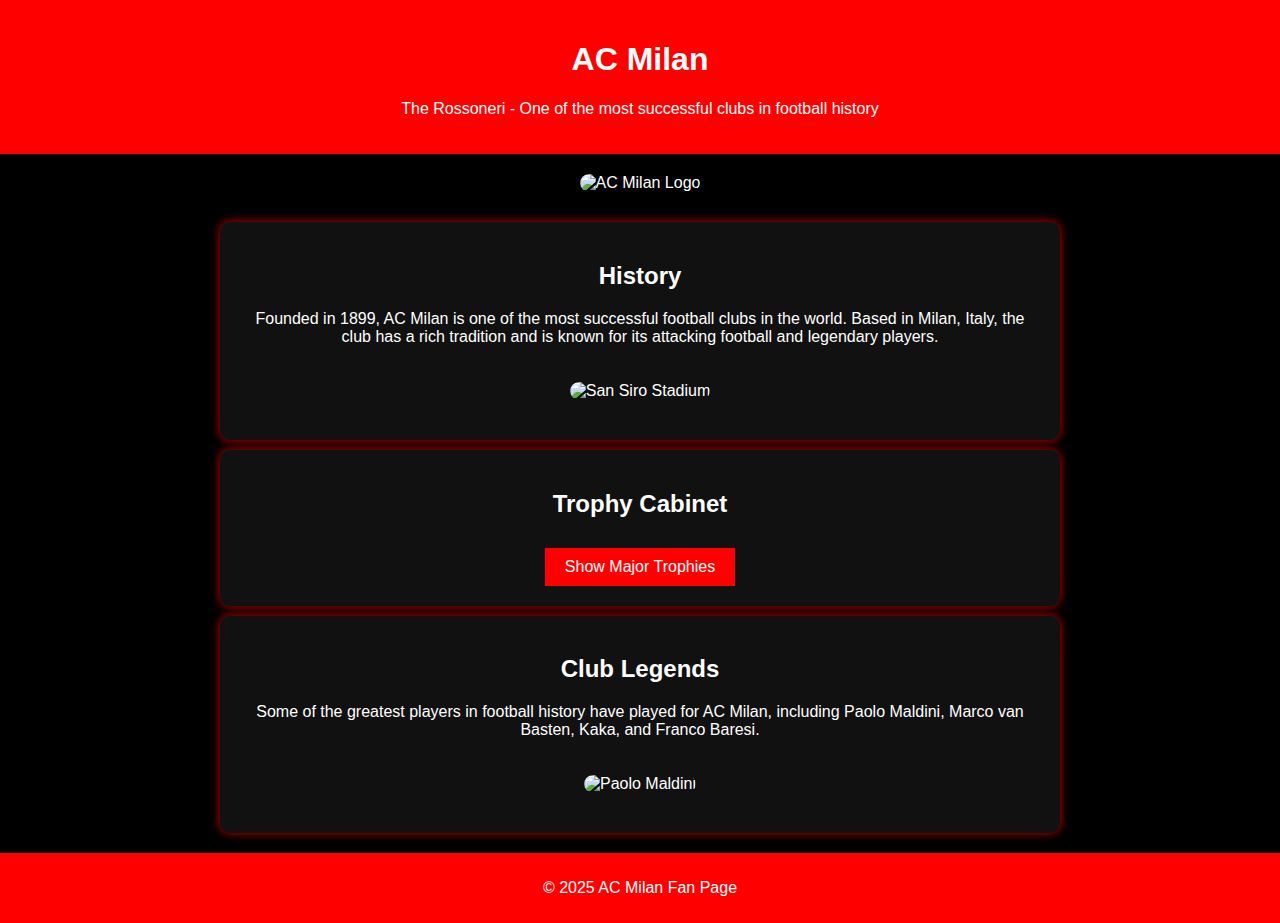
==== index.html @ 642976b4 "Update index.html" ====
<!DOCTYPE html>
<html lang="en">
<head>
    <meta charset="UTF-8">
    <meta name="viewport" content="width=device-width, initial-scale=1.0">
    <title>AC Milan - History & Trophies</title>
    <link rel="stylesheet" href="style.css">
    <style>
        body {
            font-family: Arial, sans-serif;
            background-color: #000;
            color: white;
            text-align: center;
            margin: 0;
            padding: 0;
        }
        header {
            background: red;
            padding: 20px;
        }
        .history, .trophies, .legends {
            background: #111;
            padding: 20px;
            margin: 10px auto;
            max-width: 800px;
            border-radius: 10px;
            box-shadow: 0 0 10px rgba(255, 0, 0, 0.8);
        }
        button {
            background: red;
            color: white;
            padding: 10px 20px;
            border: none;
            cursor: pointer;
            font-size: 16px;
            margin-top: 10px;
        }
        button:hover {
            background: black;
            color: red;
        }
        ul {
            list-style: none;
            padding: 0;
        }
        li {
            background: #222;
            margin: 5px;
            padding: 10px;
            border-radius: 5px;
        }
        img {
            width: 100%;
            max-width: 800px;
            border-radius: 10px;
            margin: 20px 0;
        }
        footer {
            background: red;
            padding: 10px;
            margin-top: 20px;
        }
    </style>
</head>
<body>
    <header>
        <h1>AC Milan</h1>
        <p>The Rossoneri - One of the most successful clubs in football history</p>
    </header>
    
    <img src="https://upload.wikimedia.org/wikipedia/commons/thumb/d/d0/Logo_of_AC_Milan.svg/800px-Logo_of_AC_Milan.svg.png" alt="AC Milan Logo">
    
    <section class="history">
        <h2>History</h2>
        <p>Founded in 1899, AC Milan is one of the most successful football clubs in the world. Based in Milan, Italy, the club has a rich tradition and is known for its attacking football and legendary players.</p>
        <img src="https://upload.wikimedia.org/wikipedia/commons/6/6e/San_Siro_Stadium_-_panoramio_%28cropped%29.jpg" alt="San Siro Stadium">
    </section>
    
    <section class="trophies">
        <h2>Trophy Cabinet</h2>
        <button onclick="toggleTrophies()" id="trophy-button">Show Major Trophies</button>
        <ul id="trophy-list" style="display: none;"></ul>
    </section>
    
    <section class="legends">
        <h2>Club Legends</h2>
        <p>Some of the greatest players in football history have played for AC Milan, including Paolo Maldini, Marco van Basten, Kaka, and Franco Baresi.</p>
        <img src="https://upload.wikimedia.org/wikipedia/commons/d/d7/Paolo_Maldini_March_2018.jpg" alt="Paolo Maldini">
    </section>
    
    <footer>
        <p>&copy; 2025 AC Milan Fan Page</p>
    </footer>
    
    <script>
        function toggleTrophies() {
            const trophies = [
                "7x UEFA Champions League",
                "19x Serie A Titles",
                "5x Coppa Italia",
                "7x Supercoppa Italiana",
                "3x Intercontinental Cup",
                "1x FIFA Club World Cup"
            ];
            
            let list = document.getElementById("trophy-list");
            let button = document.getElementById("trophy-button");
            
            if (list.style.display === "none") {
                list.innerHTML = "";
                trophies.forEach(trophy => {
                    let li = document.createElement("li");
                    li.textContent = trophy;
                    list.appendChild(li);
                });
                list.style.display = "block";
                button.textContent = "Hide Major Trophies";
            } else {
                list.style.display = "none";
                button.textContent = "Show Major Trophies";
            }
        }
    </script>
</body>
</html>
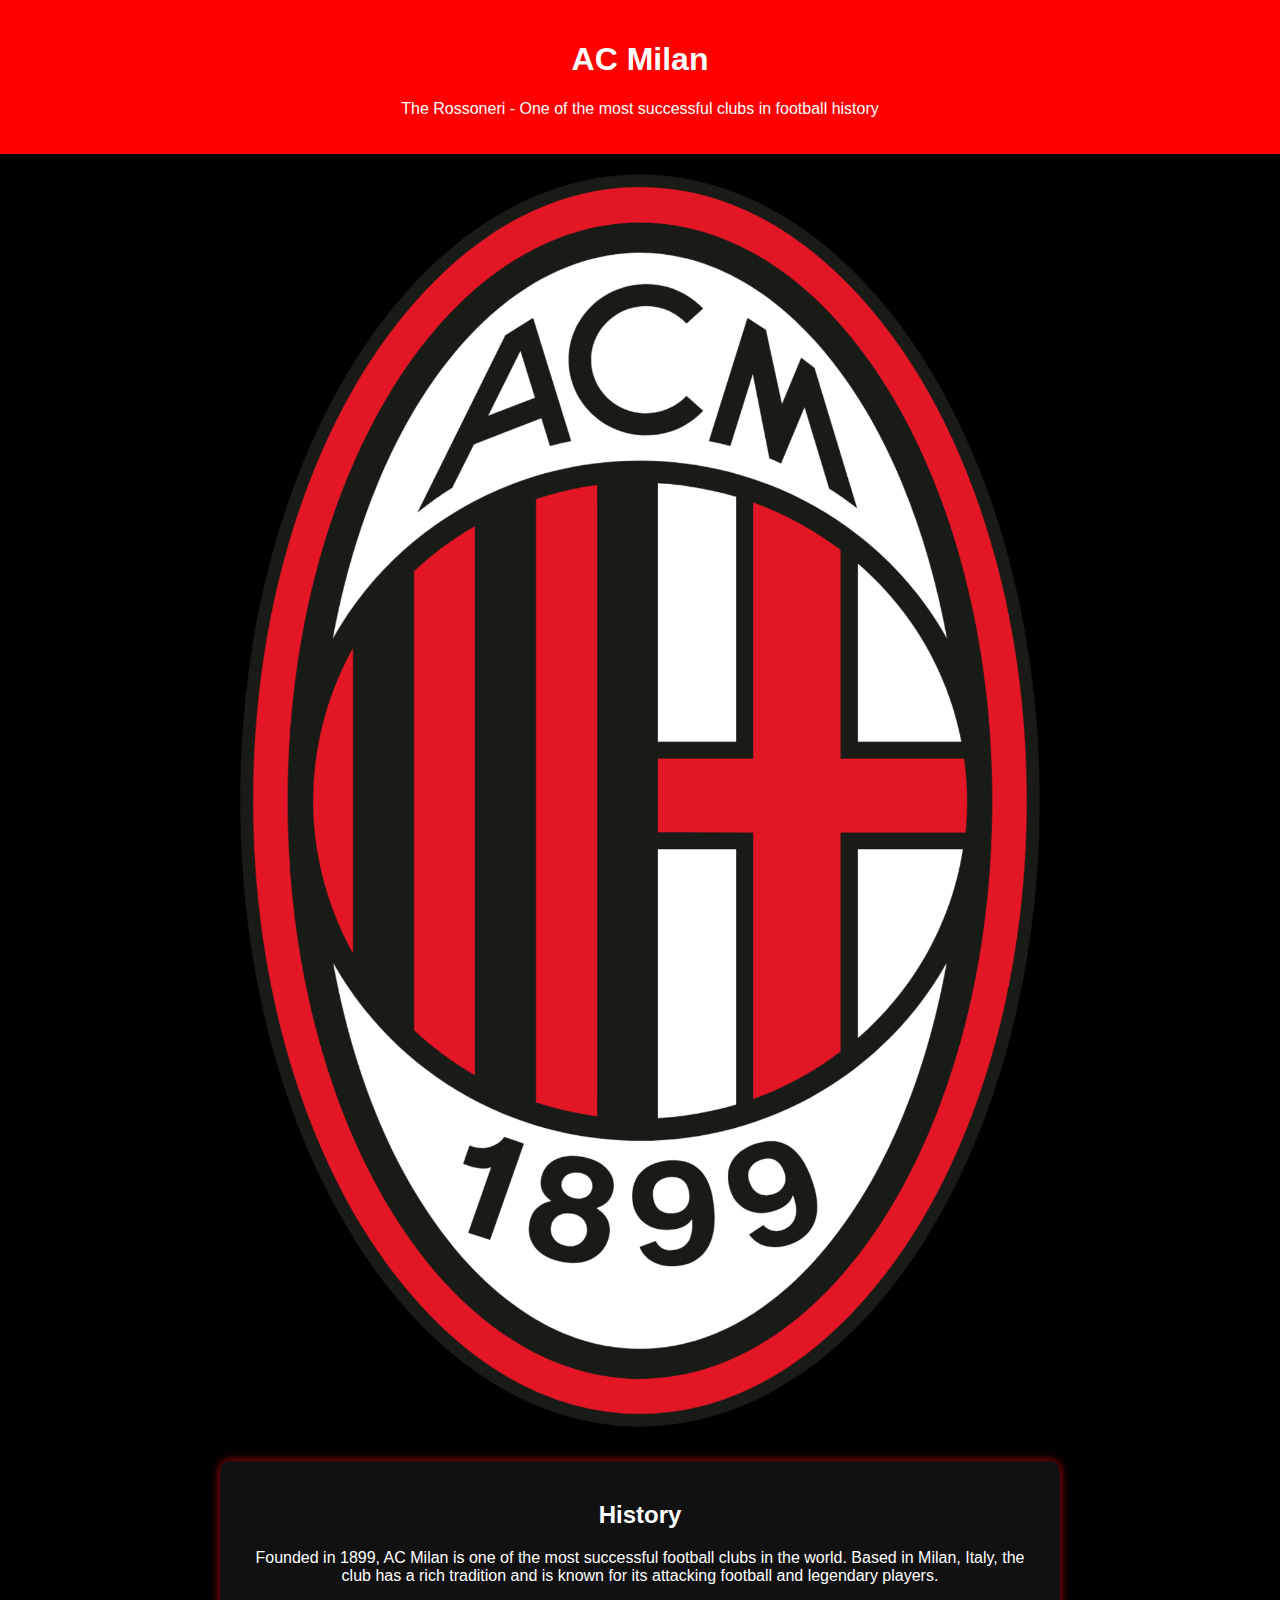
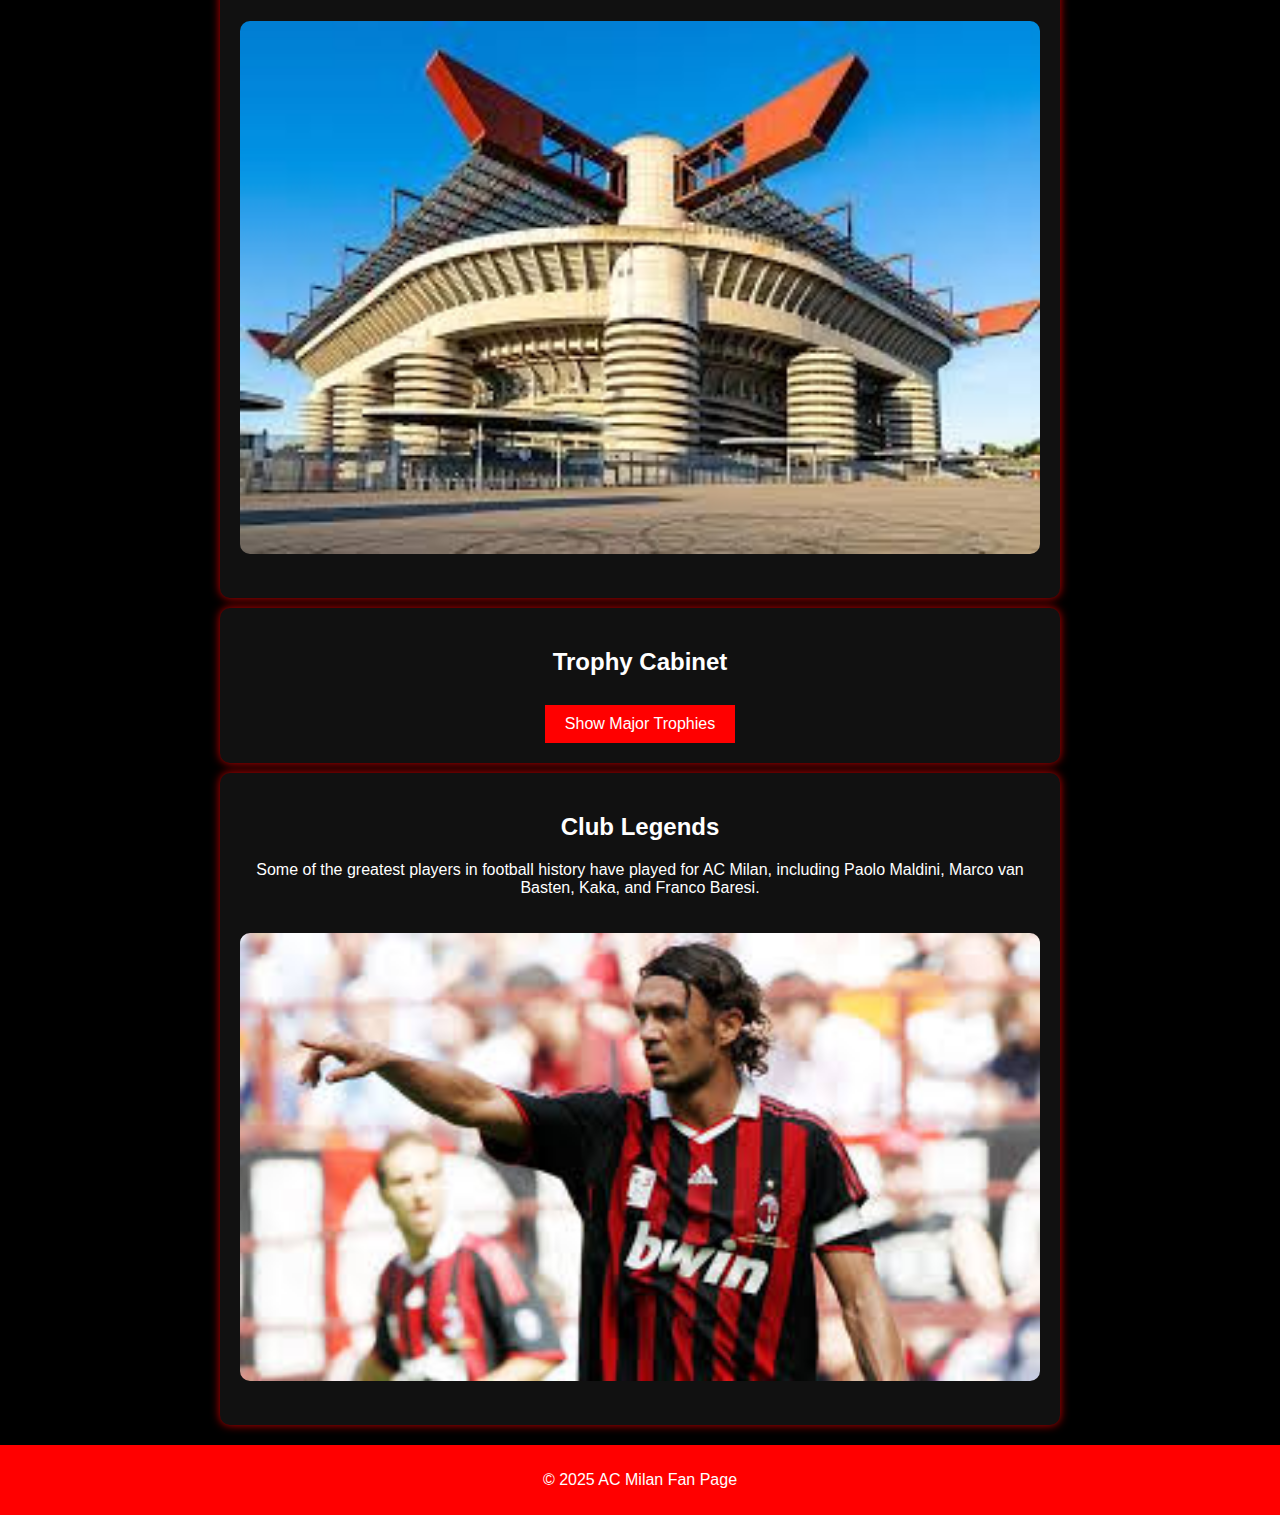
==== commit 03958232: "Update index.html" ====
--- a/index.html
+++ b/index.html
@@ -68,12 +68,12 @@
         <p>The Rossoneri - One of the most successful clubs in football history</p>
     </header>
     
-    <img src="https://upload.wikimedia.org/wikipedia/commons/thumb/d/d0/Logo_of_AC_Milan.svg/800px-Logo_of_AC_Milan.svg.png" alt="AC Milan Logo">
+    <img src="images/logo.png" alt="AC Milan Logo" class="logo">
     
     <section class="history">
         <h2>History</h2>
         <p>Founded in 1899, AC Milan is one of the most successful football clubs in the world. Based in Milan, Italy, the club has a rich tradition and is known for its attacking football and legendary players.</p>
-        <img src="https://upload.wikimedia.org/wikipedia/commons/6/6e/San_Siro_Stadium_-_panoramio_%28cropped%29.jpg" alt="San Siro Stadium">
+        <img src="images/sansiro.png" alt="San Siro Stadium">
     </section>
     
     <section class="trophies">
@@ -85,7 +85,7 @@
     <section class="legends">
         <h2>Club Legends</h2>
         <p>Some of the greatest players in football history have played for AC Milan, including Paolo Maldini, Marco van Basten, Kaka, and Franco Baresi.</p>
-        <img src="https://upload.wikimedia.org/wikipedia/commons/d/d7/Paolo_Maldini_March_2018.jpg" alt="Paolo Maldini">
+        <img src="images/Paolo_Maldini.png" alt="Paolo Maldini">
     </section>
     
     <footer>
--- a/style.css
+++ b/style.css
@@ -0,0 +1,22 @@
+body {
+    font-family: Arial, sans-serif;
+    text-align: center;
+    background-color: #f4f4f4;
+    margin: 0;
+    padding: 20px;
+}
+
+.container {
+    background: white;
+    padding: 20px;
+    border-radius: 10px;
+    box-shadow: 0 0 10px rgba(0, 0, 0, 0.1);
+    max-width: 400px;
+    margin: auto;
+}
+
+button {
+    padding: 10px 20px;
+    font-size: 16px;
+    cursor: pointer;
+}
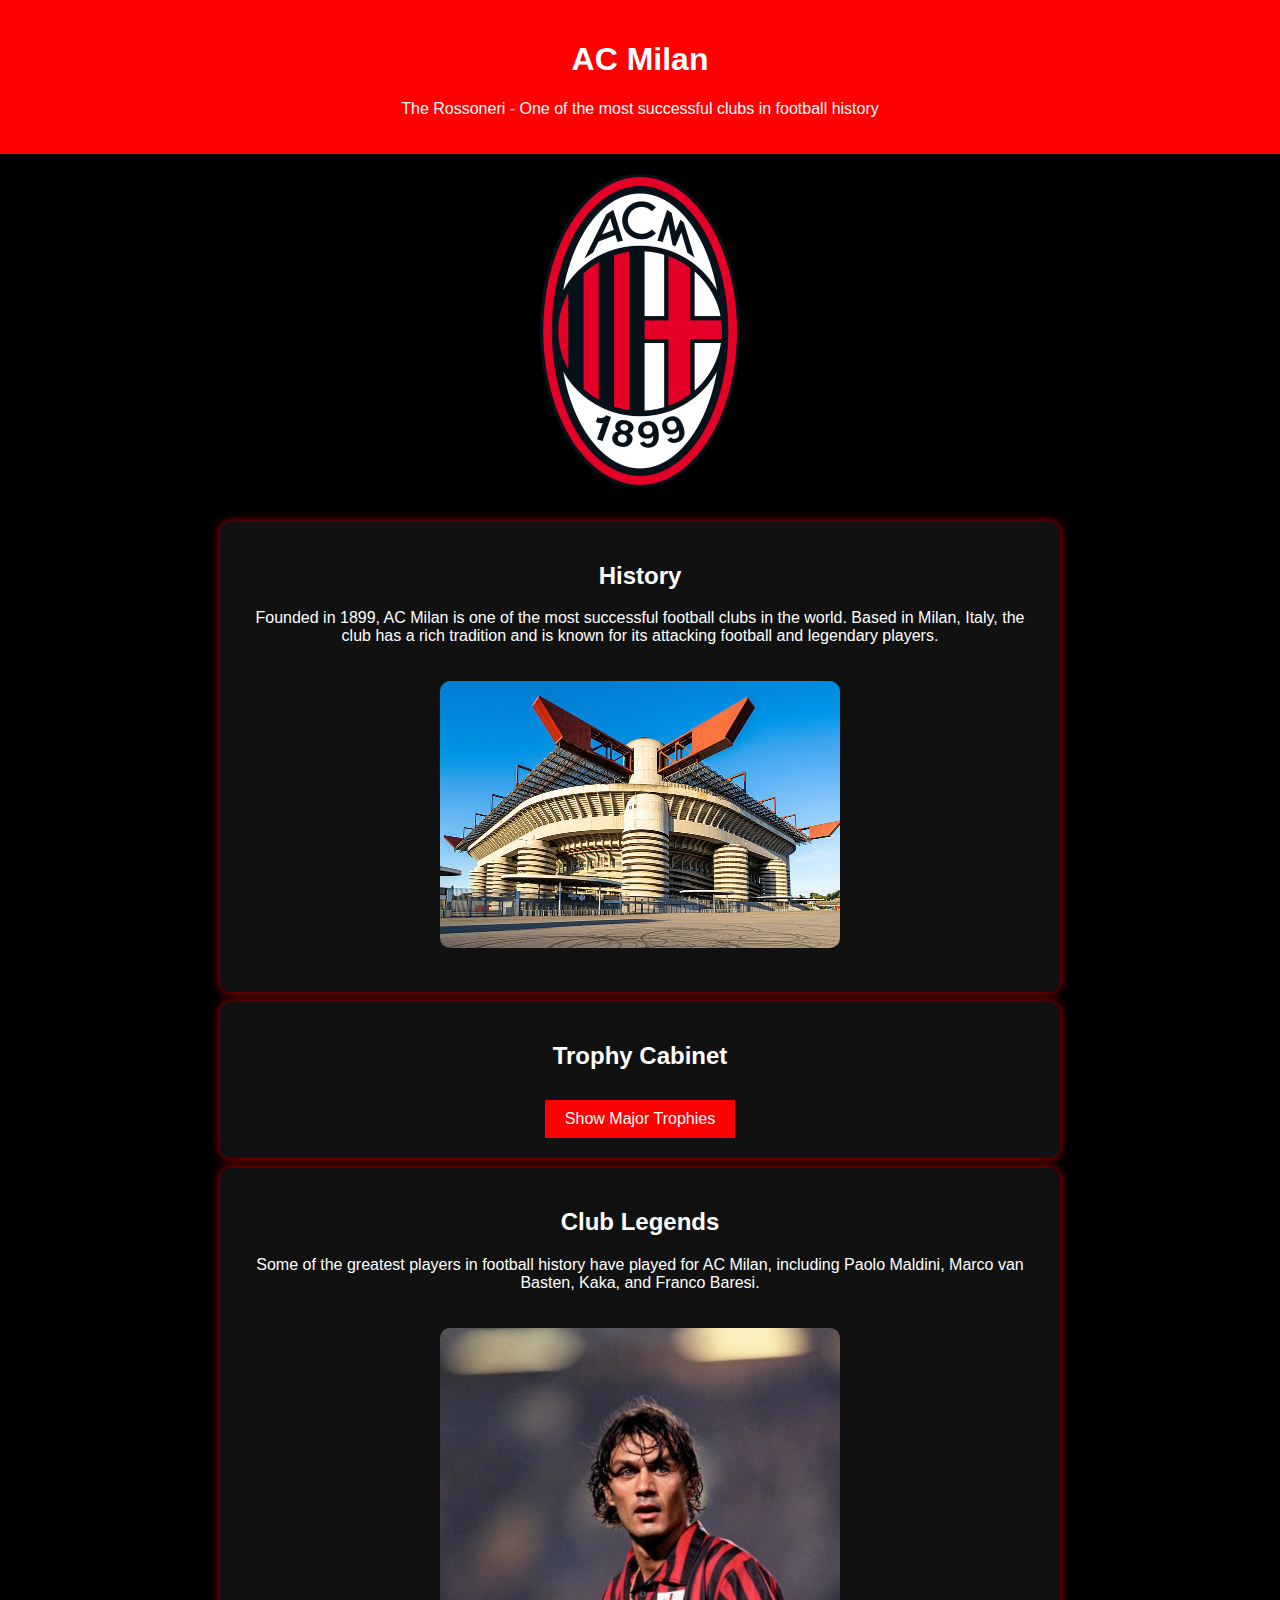
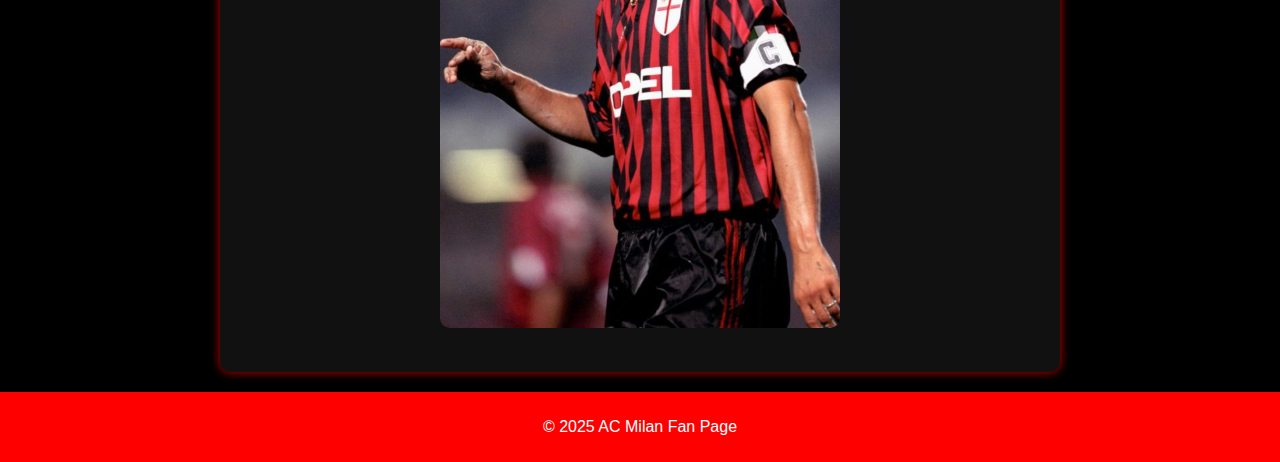
==== commit f2f0c46f: "Adjusted images to fit to size." ====
--- a/index.html
+++ b/index.html
@@ -51,10 +51,20 @@
         }
         img {
             width: 100%;
-            max-width: 800px;
+            max-width: 500px;
+            height: auto;
             border-radius: 10px;
             margin: 20px 0;
         }
+
+        .logo {
+            max-width: 200px; 
+        }
+
+        .history img, .legends img {
+            max-width: 400px;
+        }
+
         footer {
             background: red;
             padding: 10px;
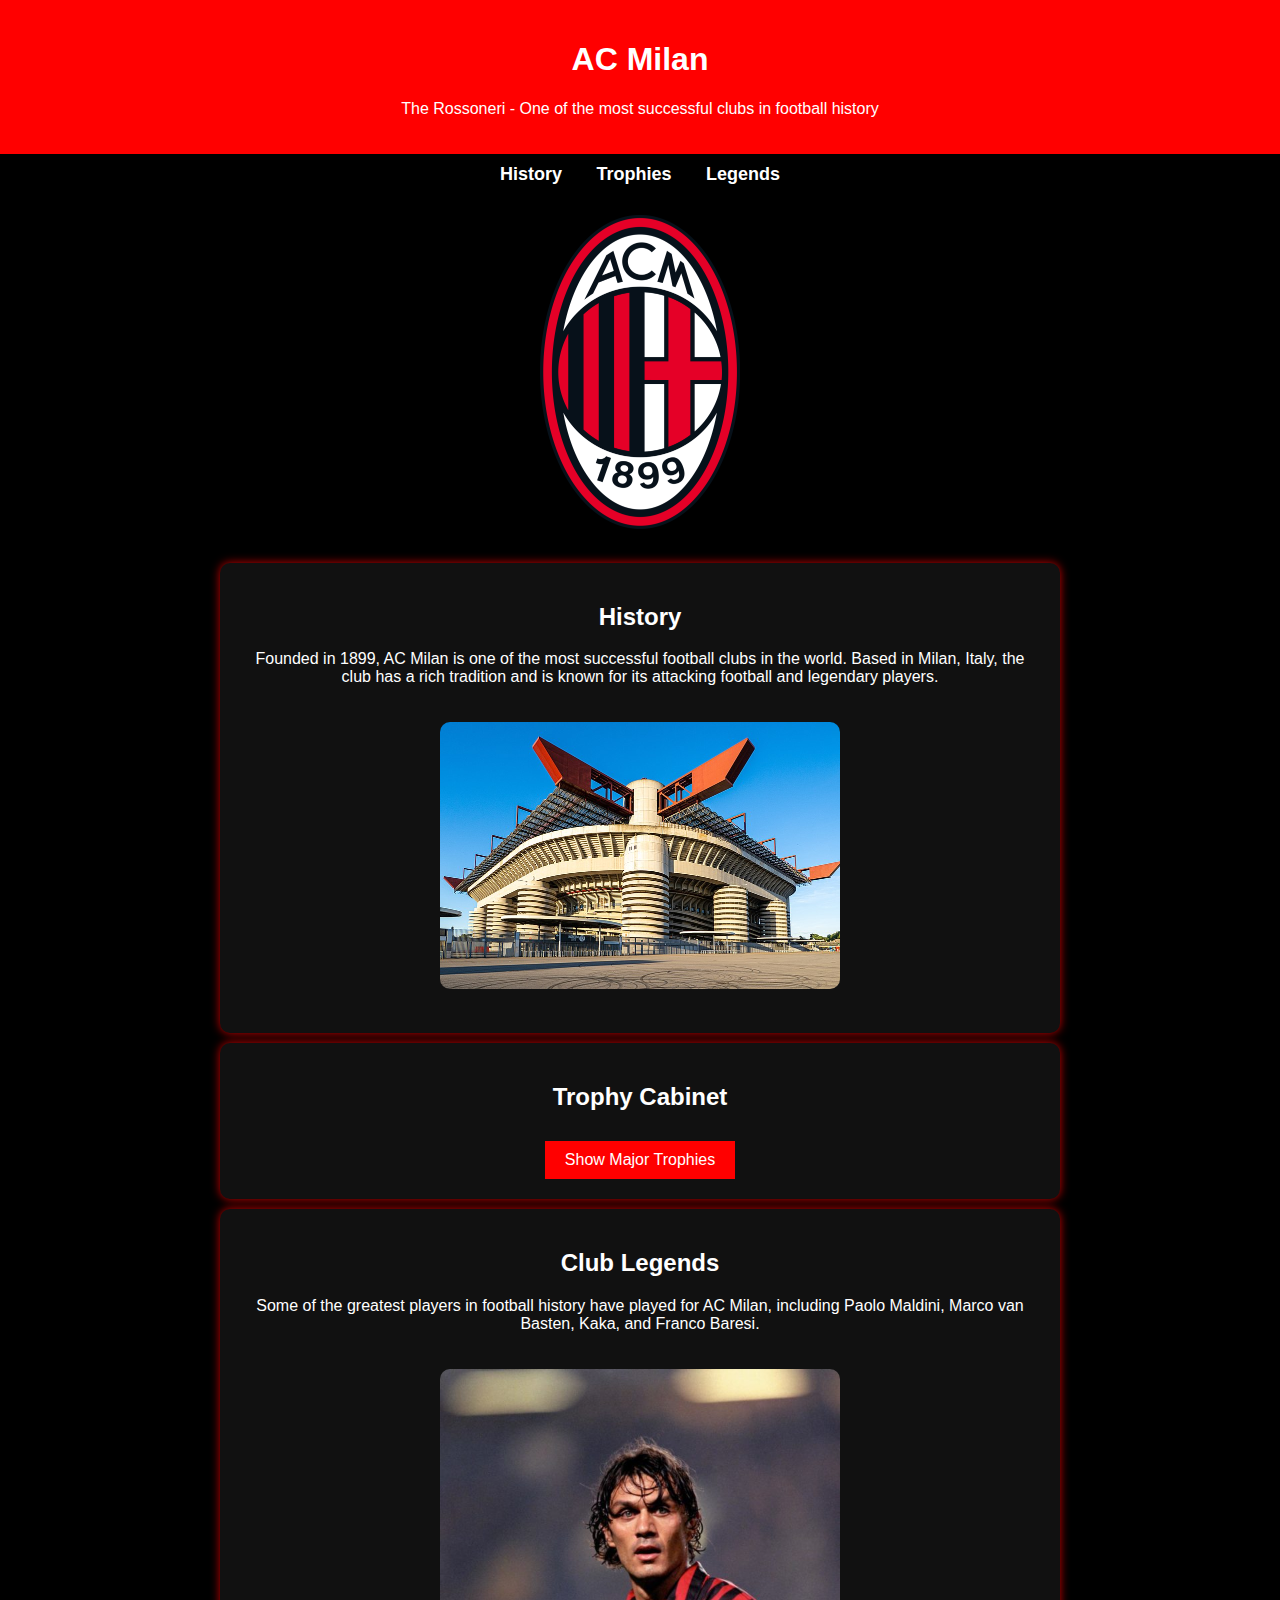
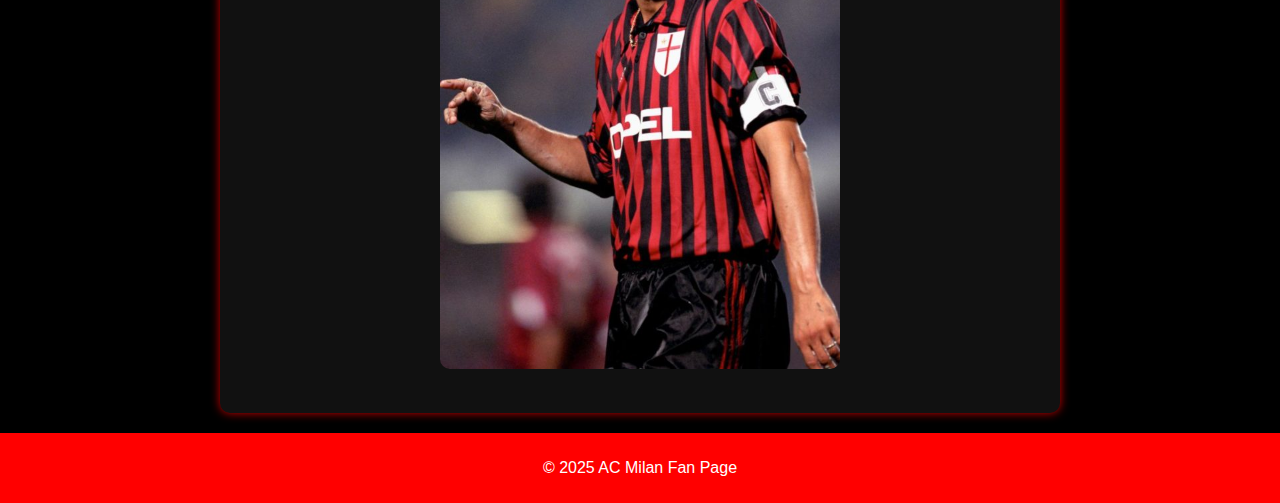
==== commit 8b99039a: "Navigation buttons" ====
--- a/index.html
+++ b/index.html
@@ -70,6 +70,25 @@
             padding: 10px;
             margin-top: 20px;
         }
+
+        nav {
+            background: black;
+            padding: 10px;
+            text-align: center;
+        }
+
+        nav a {
+            color: white;
+            text-decoration: none;
+            margin: 0 15px;
+            font-size: 18px;
+            font-weight: bold;
+        }
+
+        nav a:hover {
+            color: red;
+        }
+
     </style>
 </head>
 <body>
@@ -77,7 +96,11 @@
         <h1>AC Milan</h1>
         <p>The Rossoneri - One of the most successful clubs in football history</p>
     </header>
-    
+    <nav>
+        <a href="#history">History</a>
+        <a href="#trophies">Trophies</a>
+        <a href="#legends">Legends</a>
+    </nav>
     <img src="images/logo.png" alt="AC Milan Logo" class="logo">
     
     <section class="history">
--- a/style.css
+++ b/style.css
@@ -19,4 +19,5 @@
     padding: 10px 20px;
     font-size: 16px;
     cursor: pointer;
+    transition: all 0.3s ease-in-out;
 }
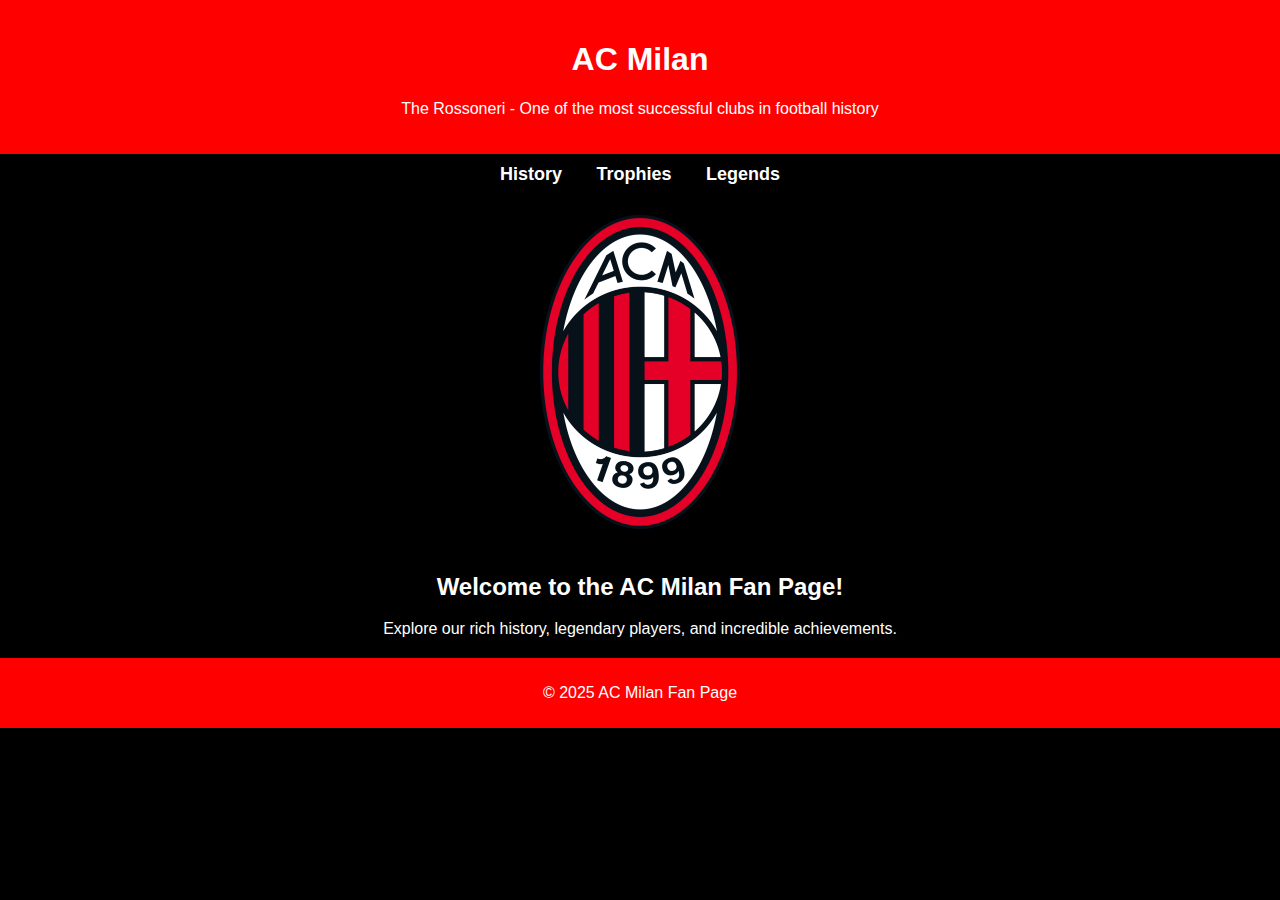
==== commit af3061b7: "Corrected style document & website is now multipage." ====
--- a/index.html
+++ b/index.html
@@ -1,158 +1,31 @@
 <!DOCTYPE html>
 <html lang="en">
 <head>
-    <meta charset="UTF-8">
-    <meta name="viewport" content="width=device-width, initial-scale=1.0">
-    <title>AC Milan - History & Trophies</title>
-    <link rel="stylesheet" href="style.css">
-    <style>
-        body {
-            font-family: Arial, sans-serif;
-            background-color: #000;
-            color: white;
-            text-align: center;
-            margin: 0;
-            padding: 0;
-        }
-        header {
-            background: red;
-            padding: 20px;
-        }
-        .history, .trophies, .legends {
-            background: #111;
-            padding: 20px;
-            margin: 10px auto;
-            max-width: 800px;
-            border-radius: 10px;
-            box-shadow: 0 0 10px rgba(255, 0, 0, 0.8);
-        }
-        button {
-            background: red;
-            color: white;
-            padding: 10px 20px;
-            border: none;
-            cursor: pointer;
-            font-size: 16px;
-            margin-top: 10px;
-        }
-        button:hover {
-            background: black;
-            color: red;
-        }
-        ul {
-            list-style: none;
-            padding: 0;
-        }
-        li {
-            background: #222;
-            margin: 5px;
-            padding: 10px;
-            border-radius: 5px;
-        }
-        img {
-            width: 100%;
-            max-width: 500px;
-            height: auto;
-            border-radius: 10px;
-            margin: 20px 0;
-        }
-
-        .logo {
-            max-width: 200px; 
-        }
-
-        .history img, .legends img {
-            max-width: 400px;
-        }
-
-        footer {
-            background: red;
-            padding: 10px;
-            margin-top: 20px;
-        }
-
-        nav {
-            background: black;
-            padding: 10px;
-            text-align: center;
-        }
-
-        nav a {
-            color: white;
-            text-decoration: none;
-            margin: 0 15px;
-            font-size: 18px;
-            font-weight: bold;
-        }
-
-        nav a:hover {
-            color: red;
-        }
-
-    </style>
+  <meta charset="UTF-8" />
+  <meta name="viewport" content="width=device-width, initial-scale=1.0"/>
+  <title>AC Milan - Home</title>
+  <link rel="stylesheet" href="style.css" />
 </head>
 <body>
-    <header>
-        <h1>AC Milan</h1>
-        <p>The Rossoneri - One of the most successful clubs in football history</p>
-    </header>
-    <nav>
-        <a href="#history">History</a>
-        <a href="#trophies">Trophies</a>
-        <a href="#legends">Legends</a>
-    </nav>
-    <img src="images/logo.png" alt="AC Milan Logo" class="logo">
-    
-    <section class="history">
-        <h2>History</h2>
-        <p>Founded in 1899, AC Milan is one of the most successful football clubs in the world. Based in Milan, Italy, the club has a rich tradition and is known for its attacking football and legendary players.</p>
-        <img src="images/sansiro.png" alt="San Siro Stadium">
-    </section>
-    
-    <section class="trophies">
-        <h2>Trophy Cabinet</h2>
-        <button onclick="toggleTrophies()" id="trophy-button">Show Major Trophies</button>
-        <ul id="trophy-list" style="display: none;"></ul>
-    </section>
-    
-    <section class="legends">
-        <h2>Club Legends</h2>
-        <p>Some of the greatest players in football history have played for AC Milan, including Paolo Maldini, Marco van Basten, Kaka, and Franco Baresi.</p>
-        <img src="images/Paolo_Maldini.png" alt="Paolo Maldini">
-    </section>
-    
-    <footer>
-        <p>&copy; 2025 AC Milan Fan Page</p>
-    </footer>
-    
-    <script>
-        function toggleTrophies() {
-            const trophies = [
-                "7x UEFA Champions League",
-                "19x Serie A Titles",
-                "5x Coppa Italia",
-                "7x Supercoppa Italiana",
-                "3x Intercontinental Cup",
-                "1x FIFA Club World Cup"
-            ];
-            
-            let list = document.getElementById("trophy-list");
-            let button = document.getElementById("trophy-button");
-            
-            if (list.style.display === "none") {
-                list.innerHTML = "";
-                trophies.forEach(trophy => {
-                    let li = document.createElement("li");
-                    li.textContent = trophy;
-                    list.appendChild(li);
-                });
-                list.style.display = "block";
-                button.textContent = "Hide Major Trophies";
-            } else {
-                list.style.display = "none";
-                button.textContent = "Show Major Trophies";
-            }
-        }
-    </script>
+  <header>
+    <h1>AC Milan</h1>
+    <p>The Rossoneri - One of the most successful clubs in football history</p>
+  </header>
+
+  <nav>
+    <a href="history.html">History</a>
+    <a href="trophies.html">Trophies</a>
+    <a href="legends.html">Legends</a>
+  </nav>
+
+  <section>
+    <img src="images/logo.png" alt="AC Milan Logo" class="logo" />
+    <h2>Welcome to the AC Milan Fan Page!</h2>
+    <p>Explore our rich history, legendary players, and incredible achievements.</p>
+  </section>
+
+  <footer>
+    <p>&copy; 2025 AC Milan Fan Page</p>
+  </footer>
 </body>
 </html>
--- a/style.css
+++ b/style.css
@@ -21,3 +21,85 @@
     cursor: pointer;
     transition: all 0.3s ease-in-out;
 }
+body {
+    font-family: Arial, sans-serif;
+    background-color: #000;
+    color: white;
+    text-align: center;
+    margin: 0;
+    padding: 0;
+}
+header {
+    background: red;
+    padding: 20px;
+}
+.history, .trophies, .legends {
+    background: #111;
+    padding: 20px;
+    margin: 10px auto;
+    max-width: 800px;
+    border-radius: 10px;
+    box-shadow: 0 0 10px rgba(255, 0, 0, 0.8);
+}
+button {
+    background: red;
+    color: white;
+    padding: 10px 20px;
+    border: none;
+    cursor: pointer;
+    font-size: 16px;
+    margin-top: 10px;
+}
+button:hover {
+    background: black;
+    color: red;
+}
+ul {
+    list-style: none;
+    padding: 0;
+}
+li {
+    background: #222;
+    margin: 5px;
+    padding: 10px;
+    border-radius: 5px;
+}
+img {
+    width: 100%;
+    max-width: 500px;
+    height: auto;
+    border-radius: 10px;
+    margin: 20px 0;
+}
+
+.logo {
+    max-width: 200px; 
+}
+
+.history img, .legends img {
+    max-width: 400px;
+}
+
+footer {
+    background: red;
+    padding: 10px;
+    margin-top: 20px;
+}
+
+nav {
+    background: black;
+    padding: 10px;
+    text-align: center;
+}
+
+nav a {
+    color: white;
+    text-decoration: none;
+    margin: 0 15px;
+    font-size: 18px;
+    font-weight: bold;
+}
+
+nav a:hover {
+    color: red;
+}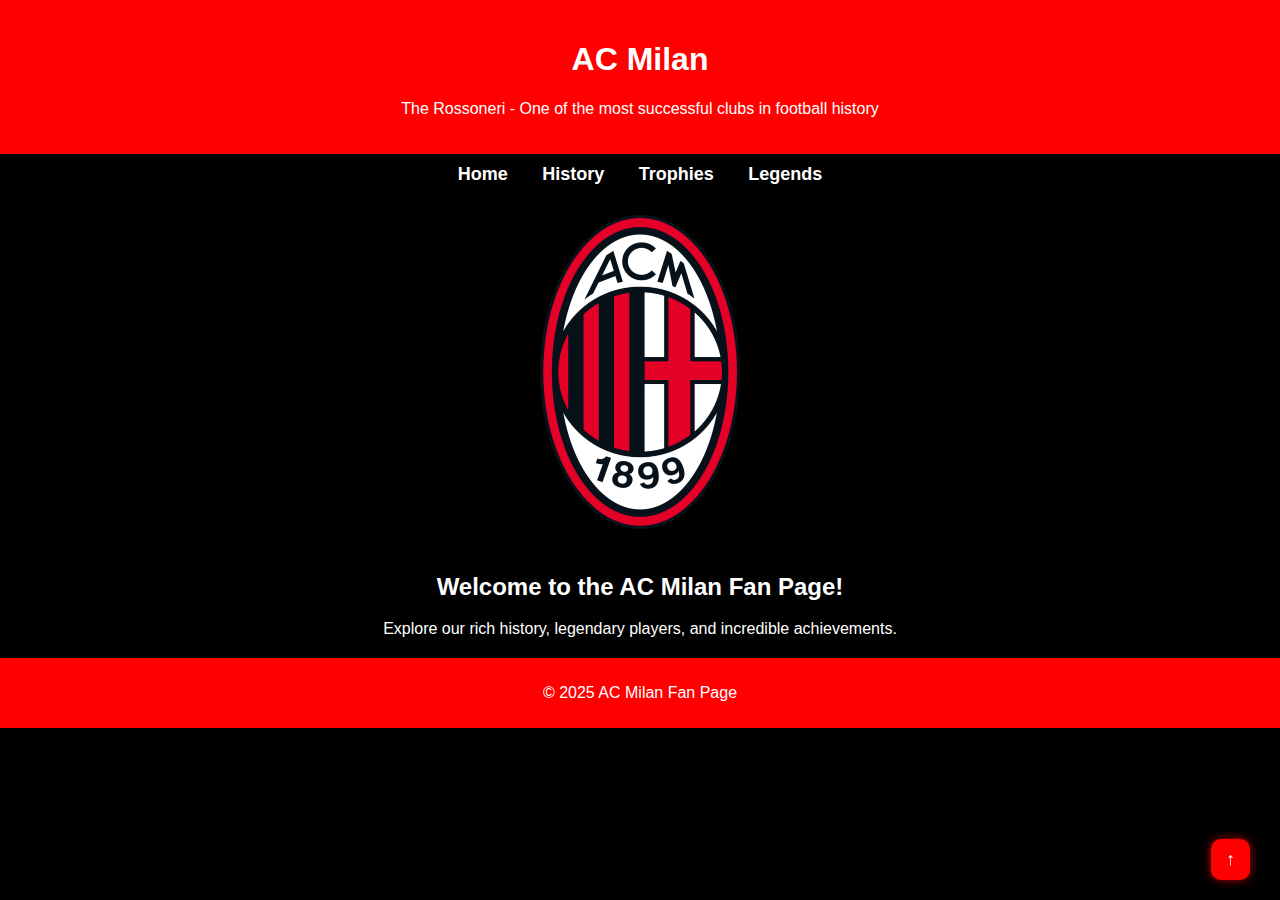
==== commit 93fdfba5: "Fixed bugs for scroll to top." ====
--- a/index.html
+++ b/index.html
@@ -13,6 +13,7 @@
   </header>
 
   <nav>
+    <a href="index.html">Home</a>
     <a href="history.html">History</a>
     <a href="trophies.html">Trophies</a>
     <a href="legends.html">Legends</a>
@@ -27,5 +28,8 @@
   <footer>
     <p>&copy; 2025 AC Milan Fan Page</p>
   </footer>
+
+  <button onclick="scrollToTop()" id="topBtn" title="Go to top">↑</button>
+  <script src="script.js"></script>
 </body>
 </html>
--- a/style.css
+++ b/style.css
@@ -102,4 +102,66 @@
 
 nav a:hover {
     color: red;
-}+}
+
+.trophy-grid {
+    display: grid;
+    grid-template-columns: repeat(auto-fit, minmax(160px, 1fr));
+    gap: 20px;
+    margin-top: 20px;
+}
+  
+.trophy-card {
+    background-color: #1a1a1a;
+    padding: 15px;
+    border-radius: 10px;
+    box-shadow: 0 0 8px rgba(255, 0, 0, 0.5);
+    transition: transform 0.3s;
+}
+  
+.trophy-card:hover {
+    transform: scale(1.05);
+}
+  
+.trophy-card img {
+    width: 60px;
+    height: 60px;
+    object-fit: contain;
+    margin-bottom: 10px;
+}
+  
+.trophy-name {
+    font-weight: bold;
+    margin: 5px 0;
+    color: white;
+}
+  
+.trophy-count {
+    font-size: 14px;
+    color: #ccc;
+}
+
+#topBtn {
+    display: block;
+    position: fixed;
+    bottom: 20px;
+    right: 30px;
+    z-index: 99;
+    font-size: 18px;
+    border: none;
+    outline: none;
+    background-color: red;
+    color: white;
+    cursor: pointer;
+    padding: 10px 15px;
+    border-radius: 10px;
+    box-shadow: 0 0 10px rgba(255, 0, 0, 0.7);
+    transition: all 0.3s ease;
+}
+
+#topBtn:hover {
+    background-color: #555;
+    color: red;
+}
+
+  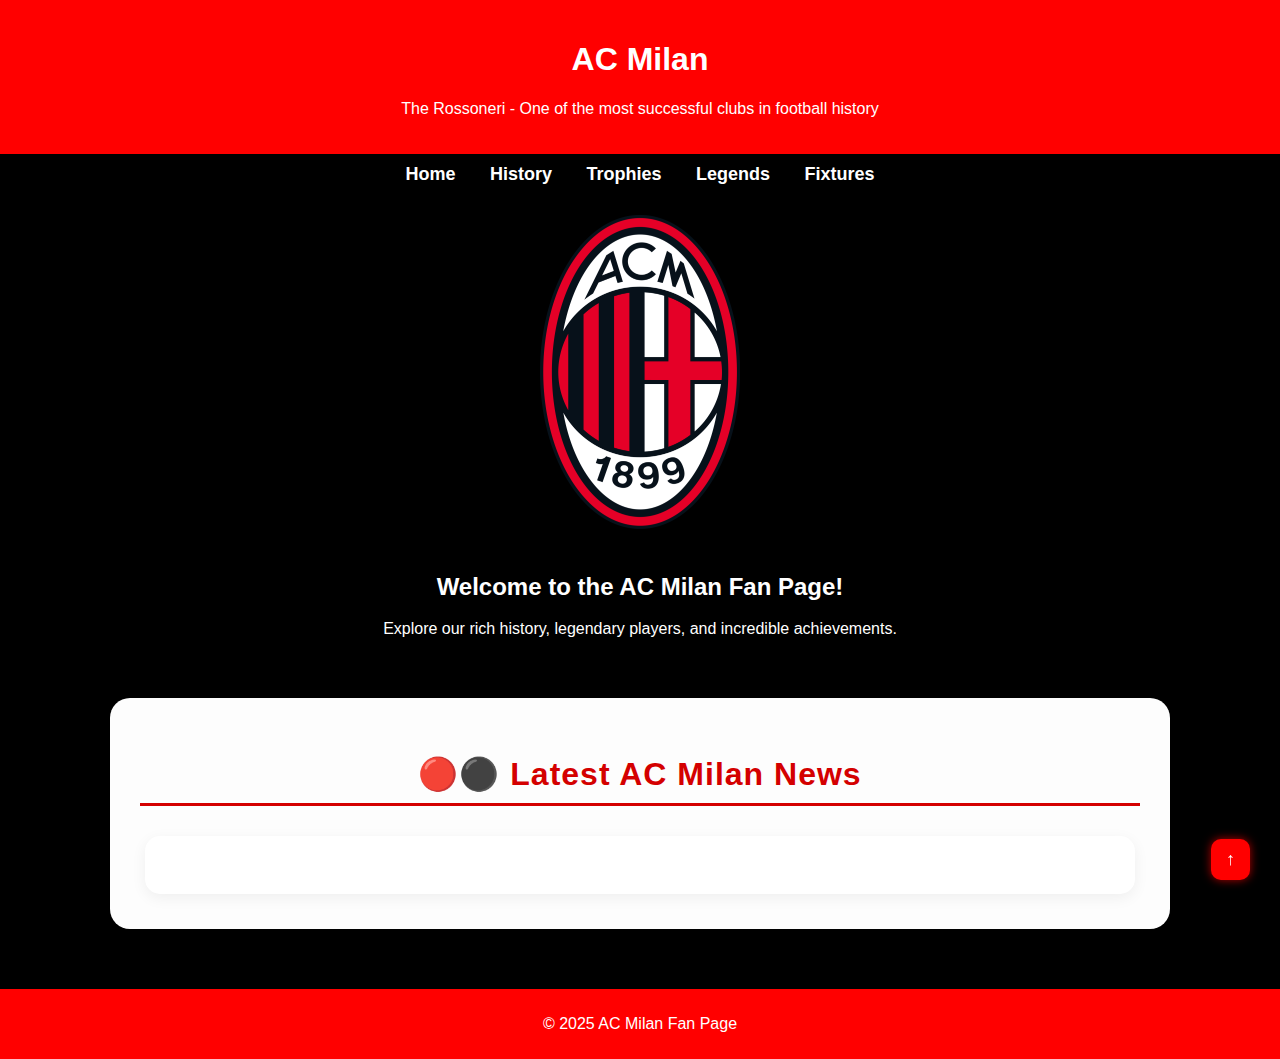
==== commit b988230b: "Fixtures tab added. Corrected bugs." ====
--- a/index.html
+++ b/index.html
@@ -17,6 +17,7 @@
     <a href="history.html">History</a>
     <a href="trophies.html">Trophies</a>
     <a href="legends.html">Legends</a>
+    <a href="fixtures.html">Fixtures</a>
   </nav>
 
   <section>
@@ -24,6 +25,15 @@
     <h2>Welcome to the AC Milan Fan Page!</h2>
     <p>Explore our rich history, legendary players, and incredible achievements.</p>
   </section>
+
+  <section id="latest-news">
+  <h2>🔴⚫ Latest AC Milan News</h2>
+  <ul id="news-list">
+    <li>Loading news...</li>
+  </ul>
+</section>
+
+  
 
   <footer>
     <p>&copy; 2025 AC Milan Fan Page</p>
--- a/style.css
+++ b/style.css
@@ -164,4 +164,107 @@
     color: red;
 }
 
+#latest-news {
+    max-width: 1000px;
+    margin: 60px auto;
+    padding: 30px;
+    background: #fdfdfd;
+    border-radius: 20px;
+    box-shadow: 0 10px 30px rgba(0, 0, 0, 0.08);
+    font-family: 'Segoe UI', Tahoma, Geneva, Verdana, sans-serif;
+}
+
+#latest-news h2 {
+    font-size: 2rem;
+    color: #d40000;
+    border-bottom: 3px solid #d40000;
+    padding-bottom: 10px;
+    margin-bottom: 25px;
+    text-align: center;
+    letter-spacing: 1px;
+}
+
+#news-list {
+    display: grid;
+    grid-template-columns: repeat(auto-fit, minmax(280px, 1fr));
+    gap: 20px;
+    list-style: none;
+    padding: 0;
+    margin: 0;
+}
+
+#news-list li {
+    background: #ffffff;
+    border-radius: 15px;
+    box-shadow: 0 4px 15px rgba(0, 0, 0, 0.06);
+    transition: transform 0.3s ease, box-shadow 0.3s ease;
+    padding: 20px;
+    display: flex;
+    flex-direction: column;
+    justify-content: space-between;
+}
+
+#news-list li:hover {
+    transform: translateY(-5px);
+    box-shadow: 0 8px 20px rgba(0, 0, 0, 0.12);
+}
+
+#news-list a {
+    text-decoration: none;
+    color: #111;
+    font-weight: 600;
+    font-size: 1rem;
+    line-height: 1.4;
+}
+
+#news-list a:hover {
+    color: #d40000;
+}
+
+.news-icon {
+    font-size: 1.3rem;
+    margin-right: 8px;
+    color: #d40000;
+}
+
+#fixtures-section {
+    max-width: 800px;
+    margin: 40px auto;
+    padding: 20px;
+    background: #fdfdfd;
+    border-left: 5px solid #d40000;
+    border-radius: 12px;
+    box-shadow: 0 10px 20px rgba(0,0,0,0.05);
+}
+  
+#fixtures-section h2 {
+    color: #d40000;
+    text-align: center;
+    margin-bottom: 20px;
+    font-size: 1.8rem;
+}
+  
+#fixtures-list {
+    list-style: none;
+    padding: 0;
+    margin: 0;
+}
+  
+#fixtures-list li {
+    background: #fff;
+    margin-bottom: 15px;
+    padding: 15px 20px;
+    border-radius: 10px;
+    box-shadow: 0 4px 8px rgba(0,0,0,0.05);
+    font-size: 1rem;
+    transition: all 0.3s ease;
+}
+  
+#fixtures-list li:hover {
+    background-color: #f9f9f9;
+}
+  
+
+
+
   